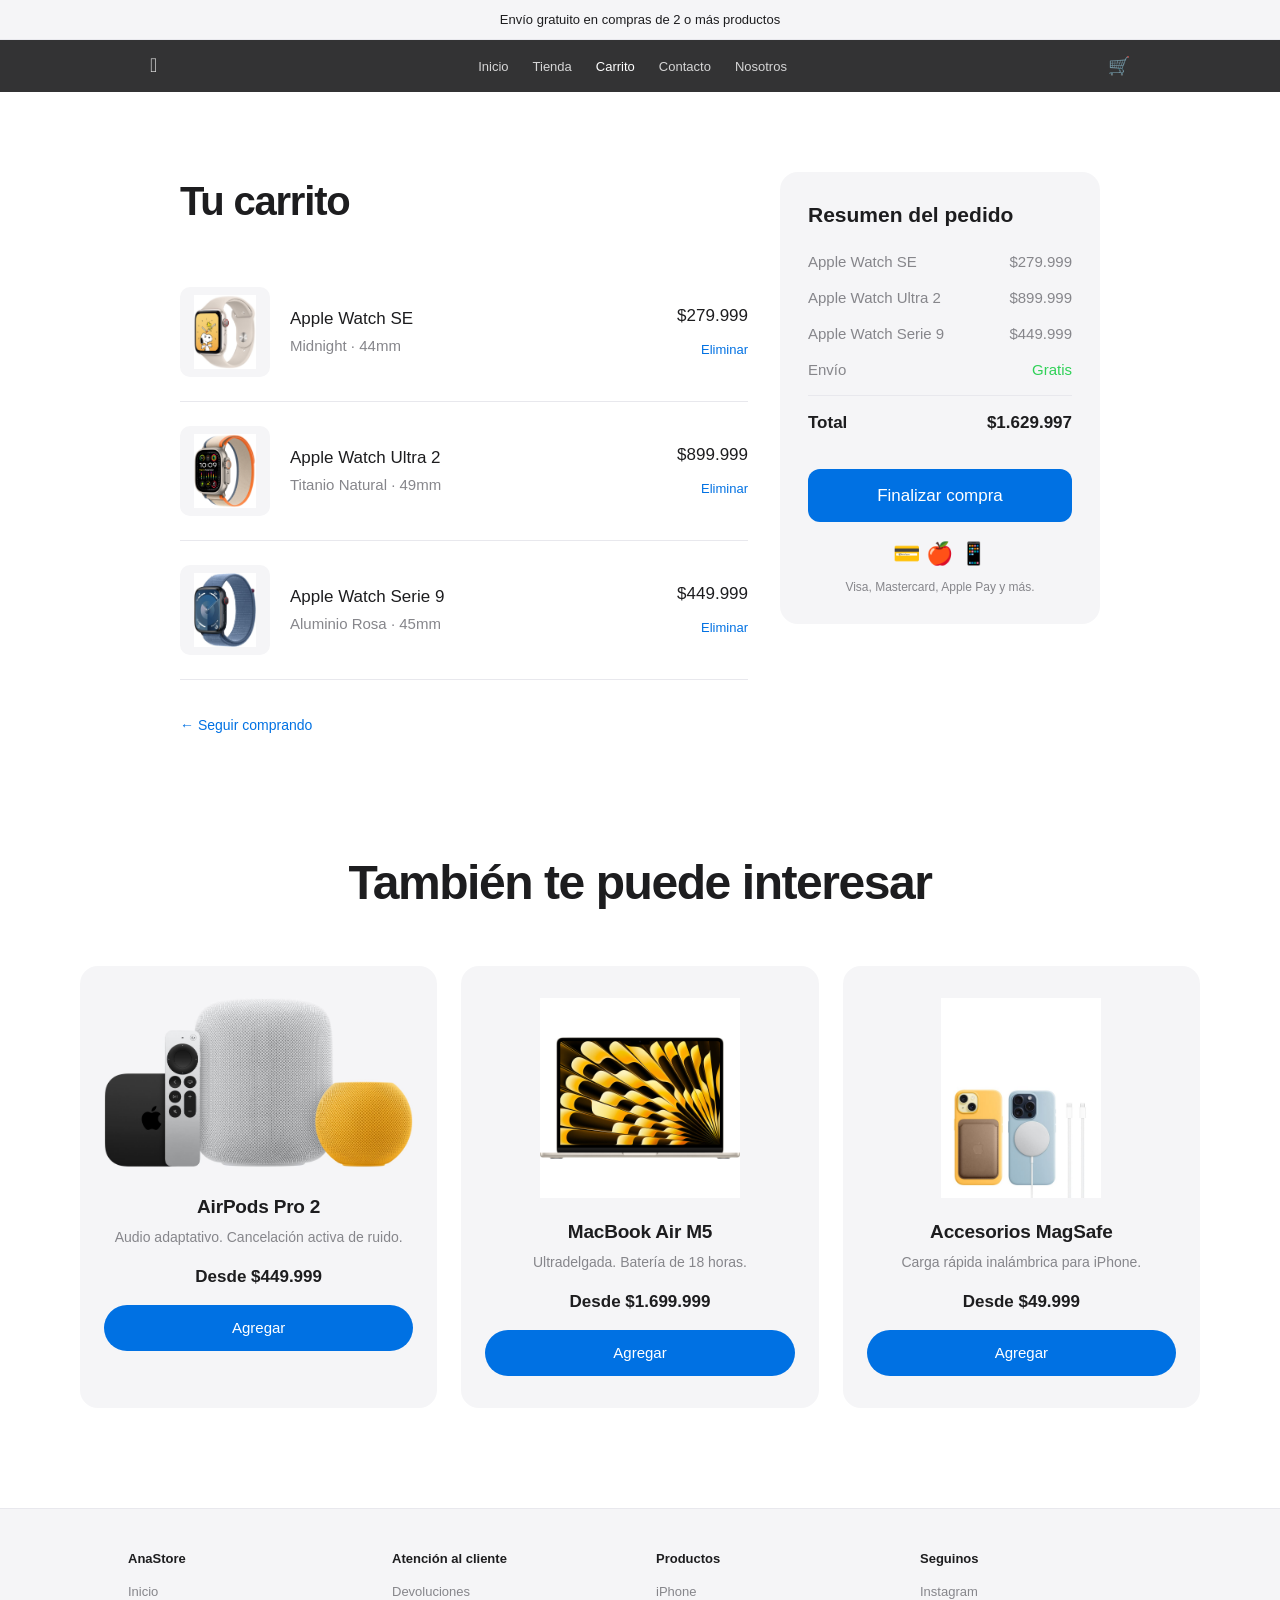
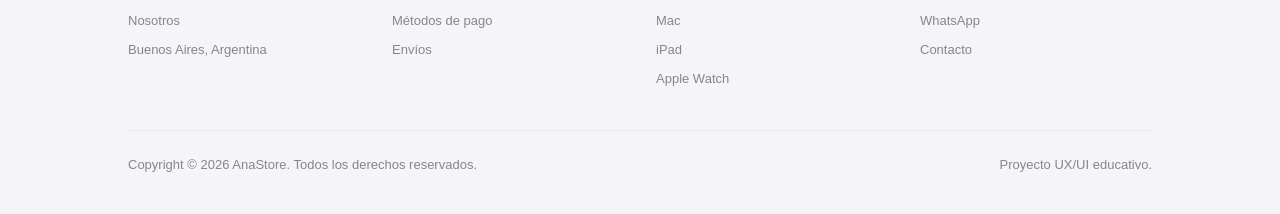
==== pages/carrito.html @ a63ee97a "Add files via upload" ====
<!DOCTYPE html>
<html lang="es">
<head>
  <meta charset="UTF-8">
  <meta name="viewport" content="width=device-width, initial-scale=1.0">
  <meta name="description" content="Tu carrito de compras en AnaStore.">
  <link rel="icon" href="../assets/apple.png">
  <style>/* ── RESET & BASE ── */
*, *::before, *::after { box-sizing: border-box; margin: 0; padding: 0; }
html { scroll-behavior: smooth; }

@font-face {
  font-family: 'SF Pro';
  
  font-weight: 400;
}

:root {
  --black: #000000;
  --white: #ffffff;
  --gray-100: #f5f5f7;
  --gray-200: #e8e8ed;
  --gray-500: #86868b;
  --gray-800: #1d1d1f;
  --blue: #0071e3;
  --blue-hover: #0077ed;
  --nav-h: 52px;
}

body {
  font-family: 'SF Pro', -apple-system, BlinkMacSystemFont, 'Helvetica Neue', sans-serif;
  color: var(--gray-800);
  background: var(--white);
  font-size: 17px;
  line-height: 1.47059;
  -webkit-font-smoothing: antialiased;
}

a { text-decoration: none; color: inherit; }
img { display: block; max-width: 100%; }

/* ── NOTICE BAR ── */
.notice-bar {
  background: var(--gray-100);
  text-align: center;
  padding: 10px 16px;
  font-size: 13px;
  color: var(--gray-800);
  border-bottom: 1px solid var(--gray-200);
}

.notice-bar a { color: var(--blue); }
.notice-bar a:hover { text-decoration: underline; }

/* ── NAV ── */
.nav {
  position: sticky;
  top: 0;
  z-index: 999;
  height: var(--nav-h);
  background: rgba(29, 29, 31, 0.9);
  backdrop-filter: saturate(180%) blur(20px);
  display: flex;
  align-items: center;
  justify-content: center;
  gap: 0;
}

.nav-inner {
  width: 100%;
  max-width: 1024px;
  display: flex;
  align-items: center;
  justify-content: space-between;
  padding: 0 22px;
}

.nav-logo {
  font-size: 20px;
  color: var(--white);
  opacity: 0.85;
  transition: opacity 0.2s;
  font-weight: 300;
  letter-spacing: -0.01em;
}

.nav-logo:hover { opacity: 1; }

.nav-links {
  display: flex;
  list-style: none;
  gap: 0;
}

.nav-links a {
  display: flex;
  align-items: center;
  height: var(--nav-h);
  padding: 0 12px;
  font-size: 13px;
  color: rgba(255,255,255,0.8);
  transition: color 0.2s;
}

.nav-links a:hover { color: var(--white); }
.nav-links a.active { color: var(--white); }

.nav-right {
  display: flex;
  align-items: center;
  gap: 18px;
}

.nav-icon {
  font-size: 18px;
  color: rgba(255,255,255,0.8);
  cursor: pointer;
  transition: color 0.2s;
}
.nav-icon:hover { color: var(--white); }

/* ── HERO ── */
.hero {
  position: relative;
  min-height: 100svh;
  display: flex;
  flex-direction: column;
  align-items: center;
  justify-content: flex-end;
  padding-bottom: 80px;
  overflow: hidden;
  text-align: center;
}

.hero-bg {
  position: absolute;
  inset: 0;
  width: 100%;
  height: 100%;
  object-fit: cover;
  object-position: center top;
}

.hero-overlay {
  position: absolute;
  inset: 0;
  background: linear-gradient(to bottom, rgba(0,0,0,0.1) 0%, rgba(0,0,0,0.55) 100%);
}

.hero-content {
  position: relative;
  z-index: 1;
  color: var(--white);
}

.hero-eyebrow {
  font-size: 19px;
  font-weight: 600;
  letter-spacing: -0.01em;
  margin-bottom: 4px;
}

.hero-title {
  font-size: clamp(48px, 8vw, 96px);
  font-weight: 700;
  letter-spacing: -0.04em;
  line-height: 1.0;
  margin-bottom: 16px;
}

.hero-sub {
  font-size: 21px;
  font-weight: 300;
  color: rgba(255,255,255,0.85);
  margin-bottom: 28px;
  max-width: 600px;
}

.hero-actions {
  display: flex;
  gap: 16px;
  justify-content: center;
  flex-wrap: wrap;
}

/* ── BUTTONS ── */
.btn {
  display: inline-flex;
  align-items: center;
  justify-content: center;
  gap: 6px;
  padding: 12px 22px;
  border-radius: 980px;
  font-size: 15px;
  font-weight: 400;
  transition: all 0.2s;
  cursor: pointer;
  border: none;
}

.btn-blue { background: var(--blue); color: var(--white); }
.btn-blue:hover { background: var(--blue-hover); }

.btn-white { background: var(--white); color: var(--gray-800); }
.btn-white:hover { background: var(--gray-200); }

.btn-outline-white {
  background: transparent;
  color: var(--white);
  border: 1px solid rgba(255,255,255,0.5);
}
.btn-outline-white:hover { border-color: var(--white); background: rgba(255,255,255,0.1); }

.btn-ghost { background: transparent; color: var(--blue); font-size: 14px; padding: 0; }
.btn-ghost:hover { text-decoration: underline; }

/* ── SECTION ── */
.section {
  padding: 100px 40px;
  max-width: 1200px;
  margin: 0 auto;
}

.section-full { padding: 0; max-width: none; }

/* ── PRODUCT GRID (bento) ── */
.bento-grid {
  display: grid;
  gap: 12px;
  padding: 12px;
}

.bento-grid-2 { grid-template-columns: 1fr 1fr; }
.bento-grid-3 { grid-template-columns: 1fr 1fr 1fr; }
.bento-grid-2-1 { grid-template-columns: 2fr 1fr; }

.bento-card {
  border-radius: 20px;
  overflow: hidden;
  position: relative;
  min-height: 500px;
  display: flex;
  flex-direction: column;
  justify-content: flex-start;
  padding: 40px;
  background: var(--gray-100);
}

.bento-card-dark { background: var(--black); }

.bento-card img.card-bg {
  position: absolute;
  inset: 0;
  width: 100%;
  height: 100%;
  object-fit: cover;
  object-position: center bottom;
  z-index: 0;
}

.bento-card-content {
  position: relative;
  z-index: 1;
}

.card-eyebrow {
  font-size: 13px;
  font-weight: 600;
  color: var(--blue);
  margin-bottom: 6px;
  letter-spacing: 0.01em;
}

.card-title {
  font-size: 32px;
  font-weight: 700;
  letter-spacing: -0.03em;
  line-height: 1.1;
  margin-bottom: 8px;
}

.card-sub {
  font-size: 17px;
  color: var(--gray-500);
  margin-bottom: 20px;
}

.bento-card-dark .card-title { color: var(--white); }
.bento-card-dark .card-sub { color: rgba(255,255,255,0.7); }

/* ── SECTION HEADER ── */
.section-header {
  text-align: center;
  margin-bottom: 56px;
}

.section-header h2 {
  font-size: 48px;
  font-weight: 700;
  letter-spacing: -0.03em;
  line-height: 1.1;
}

.section-header p {
  font-size: 21px;
  color: var(--gray-500);
  margin-top: 12px;
}

/* ── PRODUCT CARDS (tienda) ── */
.products-grid {
  display: grid;
  grid-template-columns: repeat(3, 1fr);
  gap: 24px;
}

.product-card {
  background: var(--gray-100);
  border-radius: 18px;
  padding: 32px 24px;
  text-align: center;
  transition: transform 0.3s, box-shadow 0.3s;
  cursor: pointer;
}

.product-card:hover {
  transform: translateY(-4px);
  box-shadow: 0 12px 40px rgba(0,0,0,0.1);
}

.product-card img {
  width: 100%;
  max-height: 200px;
  object-fit: contain;
  margin: 0 auto 20px;
}

.product-name {
  font-size: 19px;
  font-weight: 600;
  letter-spacing: -0.01em;
  margin-bottom: 6px;
}

.product-desc {
  font-size: 14px;
  color: var(--gray-500);
  margin-bottom: 16px;
  line-height: 1.5;
}

.product-price {
  font-size: 17px;
  font-weight: 600;
  color: var(--gray-800);
  margin-bottom: 16px;
}

/* ── CARRITO ── */
.cart-container {
  display: grid;
  grid-template-columns: 1fr 320px;
  gap: 32px;
  align-items: start;
  padding: 60px 40px;
  max-width: 1000px;
  margin: 0 auto;
}

.cart-title {
  font-size: 40px;
  font-weight: 700;
  letter-spacing: -0.03em;
  margin-bottom: 32px;
}

.cart-item {
  display: flex;
  align-items: center;
  gap: 20px;
  padding: 24px 0;
  border-bottom: 1px solid var(--gray-200);
}

.cart-item img {
  width: 90px;
  height: 90px;
  object-fit: contain;
  border-radius: 10px;
  background: var(--gray-100);
  padding: 8px;
  flex-shrink: 0;
}

.cart-item-info { flex: 1; }
.cart-item-name { font-size: 17px; font-weight: 500; margin-bottom: 4px; }
.cart-item-price { font-size: 15px; color: var(--gray-500); }

.cart-item-remove {
  font-size: 13px;
  color: var(--blue);
  cursor: pointer;
  border: none;
  background: none;
  padding: 4px 0;
}
.cart-item-remove:hover { text-decoration: underline; }

.cart-summary {
  background: var(--gray-100);
  border-radius: 18px;
  padding: 28px;
  position: sticky;
  top: 80px;
}

.cart-summary h3 {
  font-size: 21px;
  font-weight: 600;
  margin-bottom: 20px;
}

.summary-row {
  display: flex;
  justify-content: space-between;
  margin-bottom: 14px;
  font-size: 15px;
  color: var(--gray-500);
}

.summary-row.total {
  color: var(--gray-800);
  font-weight: 600;
  font-size: 17px;
  padding-top: 14px;
  border-top: 1px solid var(--gray-200);
  margin-top: 14px;
}

.checkout-btn {
  width: 100%;
  margin-top: 20px;
  padding: 14px;
  border-radius: 12px;
  font-size: 17px;
}

/* ── CONTACTO ── */
.contact-wrap {
  max-width: 640px;
  margin: 0 auto;
  padding: 80px 40px;
}

.contact-wrap h1 {
  font-size: 48px;
  font-weight: 700;
  letter-spacing: -0.03em;
  margin-bottom: 12px;
}

.contact-wrap p.lead {
  font-size: 19px;
  color: var(--gray-500);
  margin-bottom: 48px;
}

.form-group {
  margin-bottom: 20px;
}

.form-label {
  display: block;
  font-size: 14px;
  font-weight: 500;
  color: var(--gray-500);
  margin-bottom: 6px;
}

.form-control {
  width: 100%;
  padding: 12px 16px;
  border: 1px solid var(--gray-200);
  border-radius: 10px;
  font-size: 17px;
  font-family: inherit;
  color: var(--gray-800);
  background: var(--white);
  transition: border-color 0.2s, box-shadow 0.2s;
  outline: none;
}

.form-control:focus {
  border-color: var(--blue);
  box-shadow: 0 0 0 3px rgba(0,113,227,0.12);
}

.form-row {
  display: grid;
  grid-template-columns: 1fr 1fr;
  gap: 16px;
}

textarea.form-control { resize: vertical; min-height: 120px; }

/* ── NOSOTROS ── */
.about-hero {
  min-height: 60vh;
  display: flex;
  align-items: center;
  justify-content: center;
  text-align: center;
  padding: 120px 40px;
  background: var(--black);
  color: var(--white);
}

.about-hero h1 {
  font-size: clamp(48px, 8vw, 80px);
  font-weight: 700;
  letter-spacing: -0.04em;
  line-height: 1.05;
  max-width: 700px;
}

.about-hero p {
  font-size: 21px;
  color: rgba(255,255,255,0.7);
  margin-top: 20px;
  max-width: 500px;
}

.values-grid {
  display: grid;
  grid-template-columns: repeat(3, 1fr);
  gap: 2px;
  background: var(--gray-200);
}

.value-card {
  background: var(--white);
  padding: 56px 40px;
  text-align: center;
}

.value-icon {
  font-size: 40px;
  margin-bottom: 20px;
}

.value-title {
  font-size: 22px;
  font-weight: 600;
  letter-spacing: -0.01em;
  margin-bottom: 12px;
}

.value-desc {
  font-size: 15px;
  color: var(--gray-500);
  line-height: 1.6;
}

/* ── FOOTER ── */
.footer {
  background: var(--gray-100);
  border-top: 1px solid var(--gray-200);
  padding: 40px;
}

.footer-inner {
  max-width: 1024px;
  margin: 0 auto;
}

.footer-grid {
  display: grid;
  grid-template-columns: repeat(4, 1fr);
  gap: 32px;
  padding-bottom: 32px;
  border-bottom: 1px solid var(--gray-200);
  margin-bottom: 24px;
}

.footer-col h4 {
  font-size: 13px;
  font-weight: 600;
  color: var(--gray-800);
  margin-bottom: 14px;
}

.footer-col a {
  display: block;
  font-size: 13px;
  color: var(--gray-500);
  margin-bottom: 10px;
  transition: color 0.2s;
}

.footer-col a:hover { color: var(--gray-800); }

.footer-bottom {
  font-size: 13px;
  color: var(--gray-500);
  display: flex;
  justify-content: space-between;
  align-items: center;
  flex-wrap: wrap;
  gap: 8px;
}

/* ── FADE IN ANIMATION ── */
@keyframes fadeUp {
  from { opacity: 0; transform: translateY(24px); }
  to { opacity: 1; transform: translateY(0); }
}

.fade-up {
  opacity: 0;
  animation: fadeUp 0.7s ease forwards;
}

.fade-up-1 { animation-delay: 0.1s; }
.fade-up-2 { animation-delay: 0.25s; }
.fade-up-3 { animation-delay: 0.4s; }

/* ── RESPONSIVE ── */
@media (max-width: 768px) {
  .nav-links { display: none; }
  .bento-grid-2, .bento-grid-3, .bento-grid-2-1 { grid-template-columns: 1fr; }
  .products-grid { grid-template-columns: 1fr 1fr; }
  .cart-container { grid-template-columns: 1fr; }
  .values-grid { grid-template-columns: 1fr; }
  .footer-grid { grid-template-columns: 1fr 1fr; }
  .form-row { grid-template-columns: 1fr; }
  .section { padding: 60px 20px; }
  .contact-wrap { padding: 60px 20px; }
}

@media (max-width: 480px) {
  .products-grid { grid-template-columns: 1fr; }
  .footer-grid { grid-template-columns: 1fr; }
}
</style>
  <title>Carrito — AnaStore</title>
</head>
<body>

  <div class="notice-bar">
    Envío gratuito en compras de 2 o más productos
  </div>

  <nav class="nav">
    <div class="nav-inner">
      <a href="../index.html" class="nav-logo">&#63743;</a>
      <ul class="nav-links">
        <li><a href="../index.html">Inicio</a></li>
        <li><a href="tienda.html">Tienda</a></li>
        <li><a href="carrito.html" class="active">Carrito</a></li>
        <li><a href="contacto.html">Contacto</a></li>
        <li><a href="nosotros.html">Nosotros</a></li>
      </ul>
      <div class="nav-right">
        <a href="carrito.html" class="nav-icon">🛒</a>
      </div>
    </div>
  </nav>

  <!-- CARRITO -->
  <div class="cart-container" style="padding-top:80px;">

    <div>
      <h1 class="cart-title">Tu carrito</h1>

      <div class="cart-item">
        <img src="../assets/applewatchse.jpg" alt="Apple Watch SE">
        <div class="cart-item-info">
          <div class="cart-item-name">Apple Watch SE</div>
          <div class="cart-item-price">Midnight · 44mm</div>
        </div>
        <div style="text-align:right;">
          <div style="font-size:17px;font-weight:500;margin-bottom:8px;">$279.999</div>
          <button class="cart-item-remove">Eliminar</button>
        </div>
      </div>

      <div class="cart-item">
        <img src="../assets/applewatchultra.jpg" alt="Apple Watch Ultra 2">
        <div class="cart-item-info">
          <div class="cart-item-name">Apple Watch Ultra 2</div>
          <div class="cart-item-price">Titanio Natural · 49mm</div>
        </div>
        <div style="text-align:right;">
          <div style="font-size:17px;font-weight:500;margin-bottom:8px;">$899.999</div>
          <button class="cart-item-remove">Eliminar</button>
        </div>
      </div>

      <div class="cart-item">
        <img src="../assets/applewatchhero.jpg" alt="Apple Watch Serie 9">
        <div class="cart-item-info">
          <div class="cart-item-name">Apple Watch Serie 9</div>
          <div class="cart-item-price">Aluminio Rosa · 45mm</div>
        </div>
        <div style="text-align:right;">
          <div style="font-size:17px;font-weight:500;margin-bottom:8px;">$449.999</div>
          <button class="cart-item-remove">Eliminar</button>
        </div>
      </div>

      <div style="margin-top:32px;">
        <a href="tienda.html" class="btn btn-ghost">← Seguir comprando</a>
      </div>
    </div>

    <!-- RESUMEN -->
    <div class="cart-summary">
      <h3>Resumen del pedido</h3>

      <div class="summary-row">
        <span>Apple Watch SE</span>
        <span>$279.999</span>
      </div>
      <div class="summary-row">
        <span>Apple Watch Ultra 2</span>
        <span>$899.999</span>
      </div>
      <div class="summary-row">
        <span>Apple Watch Serie 9</span>
        <span>$449.999</span>
      </div>
      <div class="summary-row">
        <span>Envío</span>
        <span style="color:#30d158;">Gratis</span>
      </div>
      <div class="summary-row total">
        <span>Total</span>
        <span>$1.629.997</span>
      </div>

      <a href="#" class="btn btn-blue checkout-btn">Finalizar compra</a>

      <div style="margin-top:16px;text-align:center;">
        <div style="display:flex;justify-content:center;gap:12px;margin-top:12px;font-size:22px;">
          💳 🍎 📱
        </div>
        <p style="font-size:12px;color:#86868b;margin-top:8px;">Visa, Mastercard, Apple Pay y más.</p>
      </div>
    </div>

  </div>

  <!-- TAMBIÉN TE PUEDE INTERESAR -->
  <section class="section" style="padding-top:60px;">
    <div class="section-header">
      <h2>También te puede interesar</h2>
    </div>
    <div class="products-grid">
      <div class="product-card">
        <img src="../assets/heropods.jpg" alt="AirPods Pro">
        <div class="product-name">AirPods Pro 2</div>
        <div class="product-desc">Audio adaptativo. Cancelación activa de ruido.</div>
        <div class="product-price">Desde $449.999</div>
        <a href="#" class="btn btn-blue" style="width:100%;justify-content:center;">Agregar</a>
      </div>
      <div class="product-card">
        <img src="../assets/macbook_m5.jpg" alt="MacBook Air">
        <div class="product-name">MacBook Air M5</div>
        <div class="product-desc">Ultradelgada. Batería de 18 horas.</div>
        <div class="product-price">Desde $1.699.999</div>
        <a href="#" class="btn btn-blue" style="width:100%;justify-content:center;">Agregar</a>
      </div>
      <div class="product-card">
        <img src="../assets/accesoriosiphone.jpeg" alt="Accesorios">
        <div class="product-name">Accesorios MagSafe</div>
        <div class="product-desc">Carga rápida inalámbrica para iPhone.</div>
        <div class="product-price">Desde $49.999</div>
        <a href="#" class="btn btn-blue" style="width:100%;justify-content:center;">Agregar</a>
      </div>
    </div>
  </section>

  <!-- FOOTER -->
  <footer class="footer">
    <div class="footer-inner">
      <div class="footer-grid">
        <div class="footer-col">
          <h4>AnaStore</h4>
          <a href="../index.html">Inicio</a>
          <a href="nosotros.html">Nosotros</a>
          <a href="#">Buenos Aires, Argentina</a>
        </div>
        <div class="footer-col">
          <h4>Atención al cliente</h4>
          <a href="#">Devoluciones</a>
          <a href="#">Métodos de pago</a>
          <a href="#">Envíos</a>
        </div>
        <div class="footer-col">
          <h4>Productos</h4>
          <a href="tienda.html">iPhone</a>
          <a href="tienda.html">Mac</a>
          <a href="tienda.html">iPad</a>
          <a href="tienda.html">Apple Watch</a>
        </div>
        <div class="footer-col">
          <h4>Seguinos</h4>
          <a href="#">Instagram</a>
          <a href="#">WhatsApp</a>
          <a href="contacto.html">Contacto</a>
        </div>
      </div>
      <div class="footer-bottom">
        <span>Copyright © 2026 AnaStore. Todos los derechos reservados.</span>
        <span>Proyecto UX/UI educativo.</span>
      </div>
    </div>
  </footer>

</body>
</html>
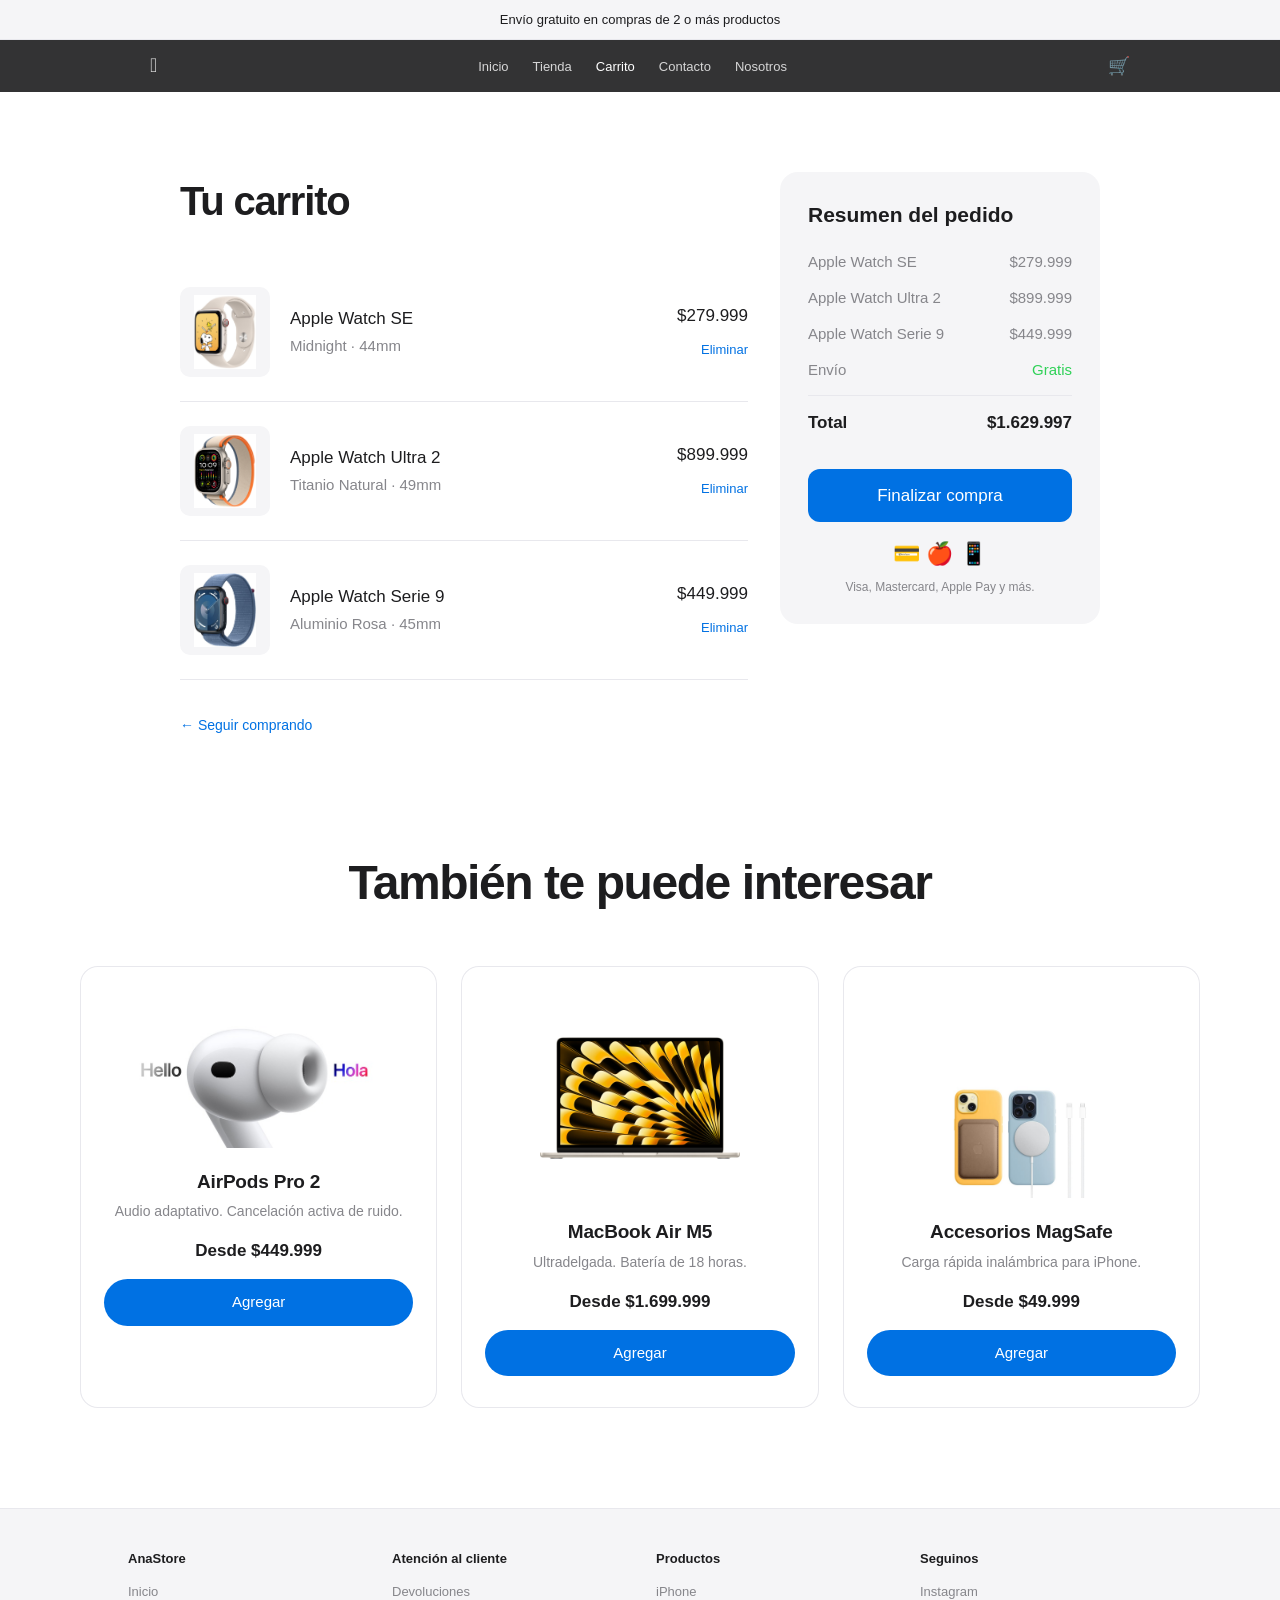
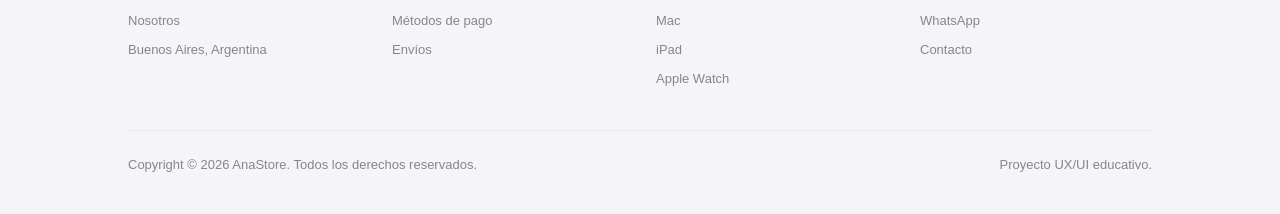
==== commit a15b015b: "Corrige fondos de cards e imágenes mal puestas - Cards con imagen de fondo blanco pasan a card blanc" ====
--- a/pages/carrito.html
+++ b/pages/carrito.html
@@ -756,21 +756,21 @@
       <h2>También te puede interesar</h2>
     </div>
     <div class="products-grid">
-      <div class="product-card">
-        <img src="../assets/heropods.jpg" alt="AirPods Pro">
+      <div class="product-card" style="background:#fff;box-shadow:inset 0 0 0 1px #e8e8ed;">
+        <img src="../assets/airpods_product.jpg" alt="AirPods Pro 2">
         <div class="product-name">AirPods Pro 2</div>
         <div class="product-desc">Audio adaptativo. Cancelación activa de ruido.</div>
         <div class="product-price">Desde $449.999</div>
         <a href="#" class="btn btn-blue" style="width:100%;justify-content:center;">Agregar</a>
       </div>
-      <div class="product-card">
+      <div class="product-card" style="background:#fff;box-shadow:inset 0 0 0 1px #e8e8ed;">
         <img src="../assets/macbook_m5.jpg" alt="MacBook Air">
         <div class="product-name">MacBook Air M5</div>
         <div class="product-desc">Ultradelgada. Batería de 18 horas.</div>
         <div class="product-price">Desde $1.699.999</div>
         <a href="#" class="btn btn-blue" style="width:100%;justify-content:center;">Agregar</a>
       </div>
-      <div class="product-card">
+      <div class="product-card" style="background:#fff;box-shadow:inset 0 0 0 1px #e8e8ed;">
         <img src="../assets/accesoriosiphone.jpeg" alt="Accesorios">
         <div class="product-name">Accesorios MagSafe</div>
         <div class="product-desc">Carga rápida inalámbrica para iPhone.</div>
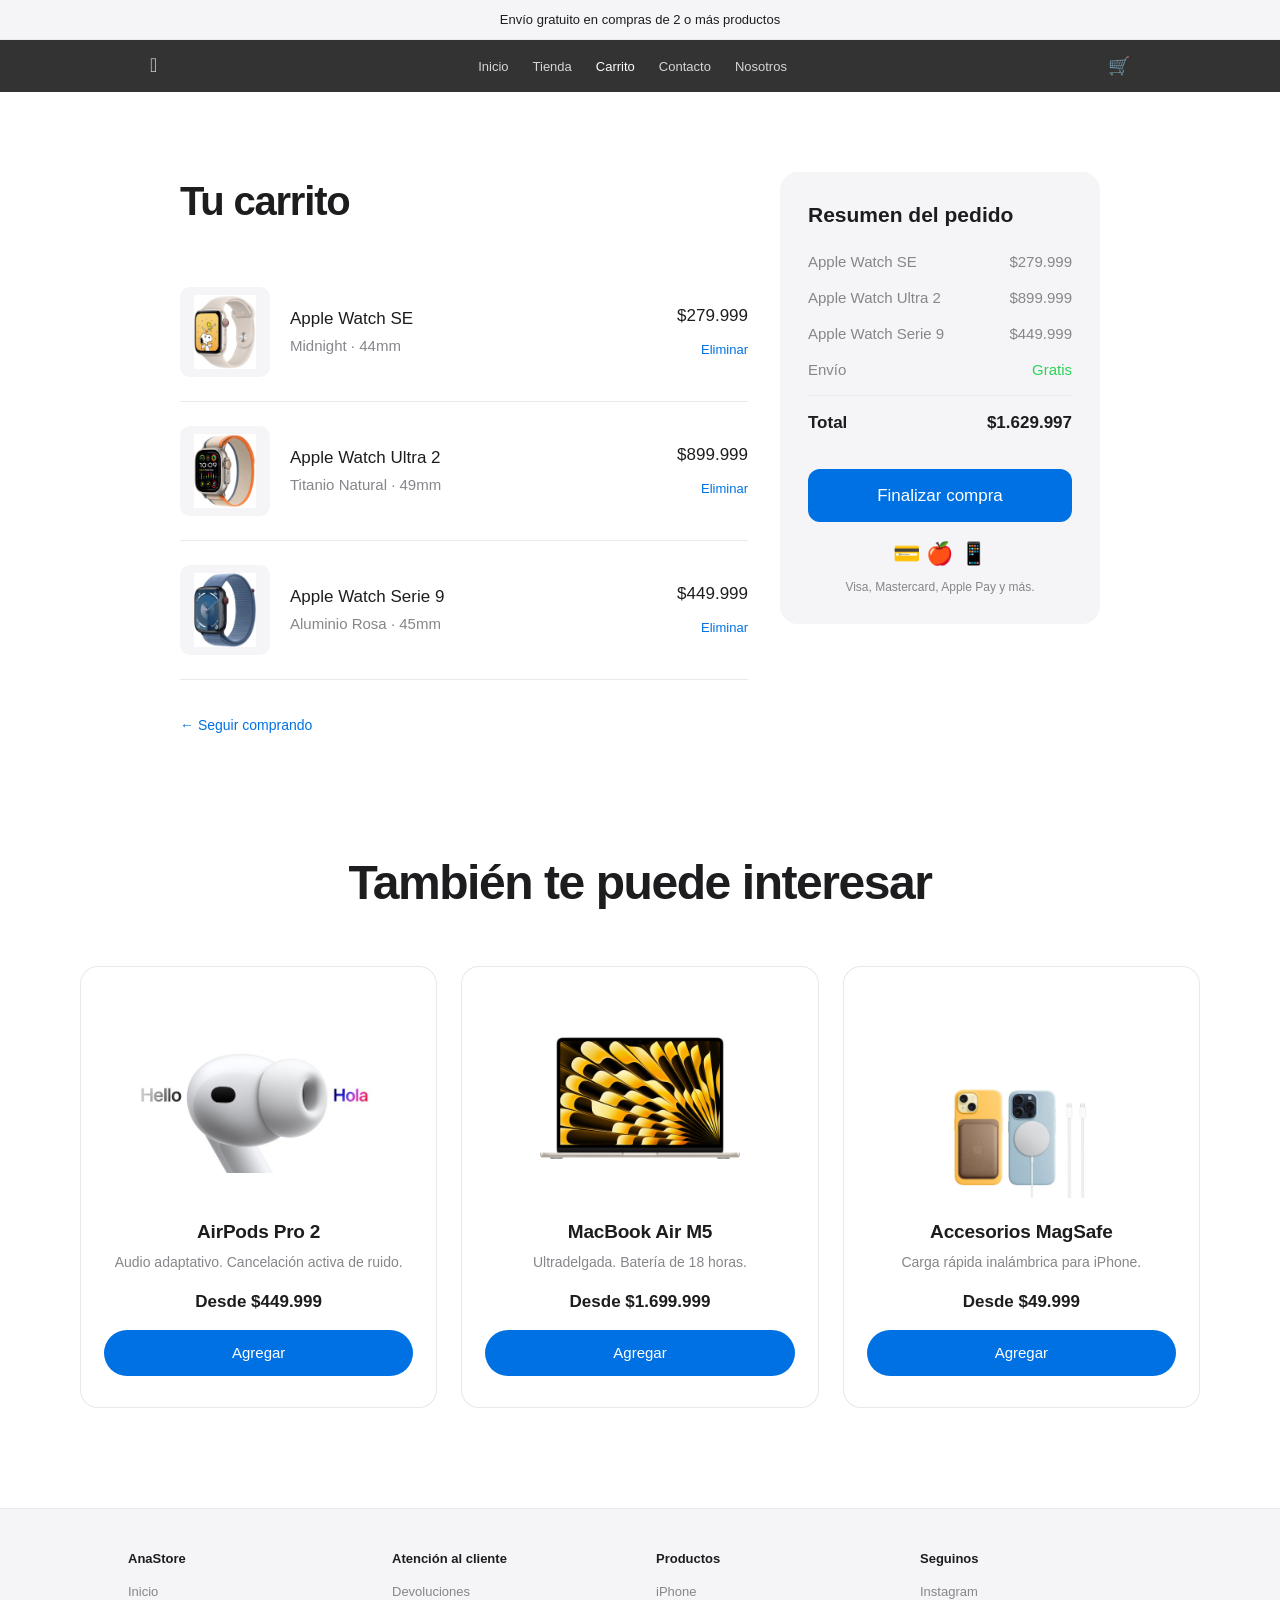
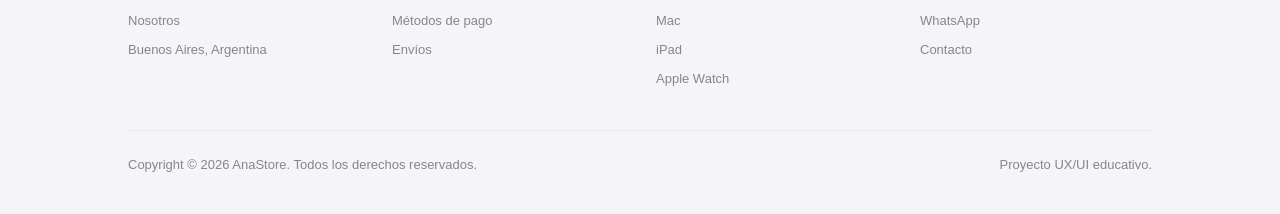
==== commit 96d423d3: "Ajustes finales de cards: MacBook, Apple TV+ y Carrito - Baja la imagen de las MacBook para acercarl" ====
--- a/pages/carrito.html
+++ b/pages/carrito.html
@@ -330,9 +330,11 @@
 
 .product-card img {
   width: 100%;
-  max-height: 200px;
+  height: 200px;
   object-fit: contain;
+  object-position: center;
   margin: 0 auto 20px;
+  display: block;
 }
 
 .product-name {
